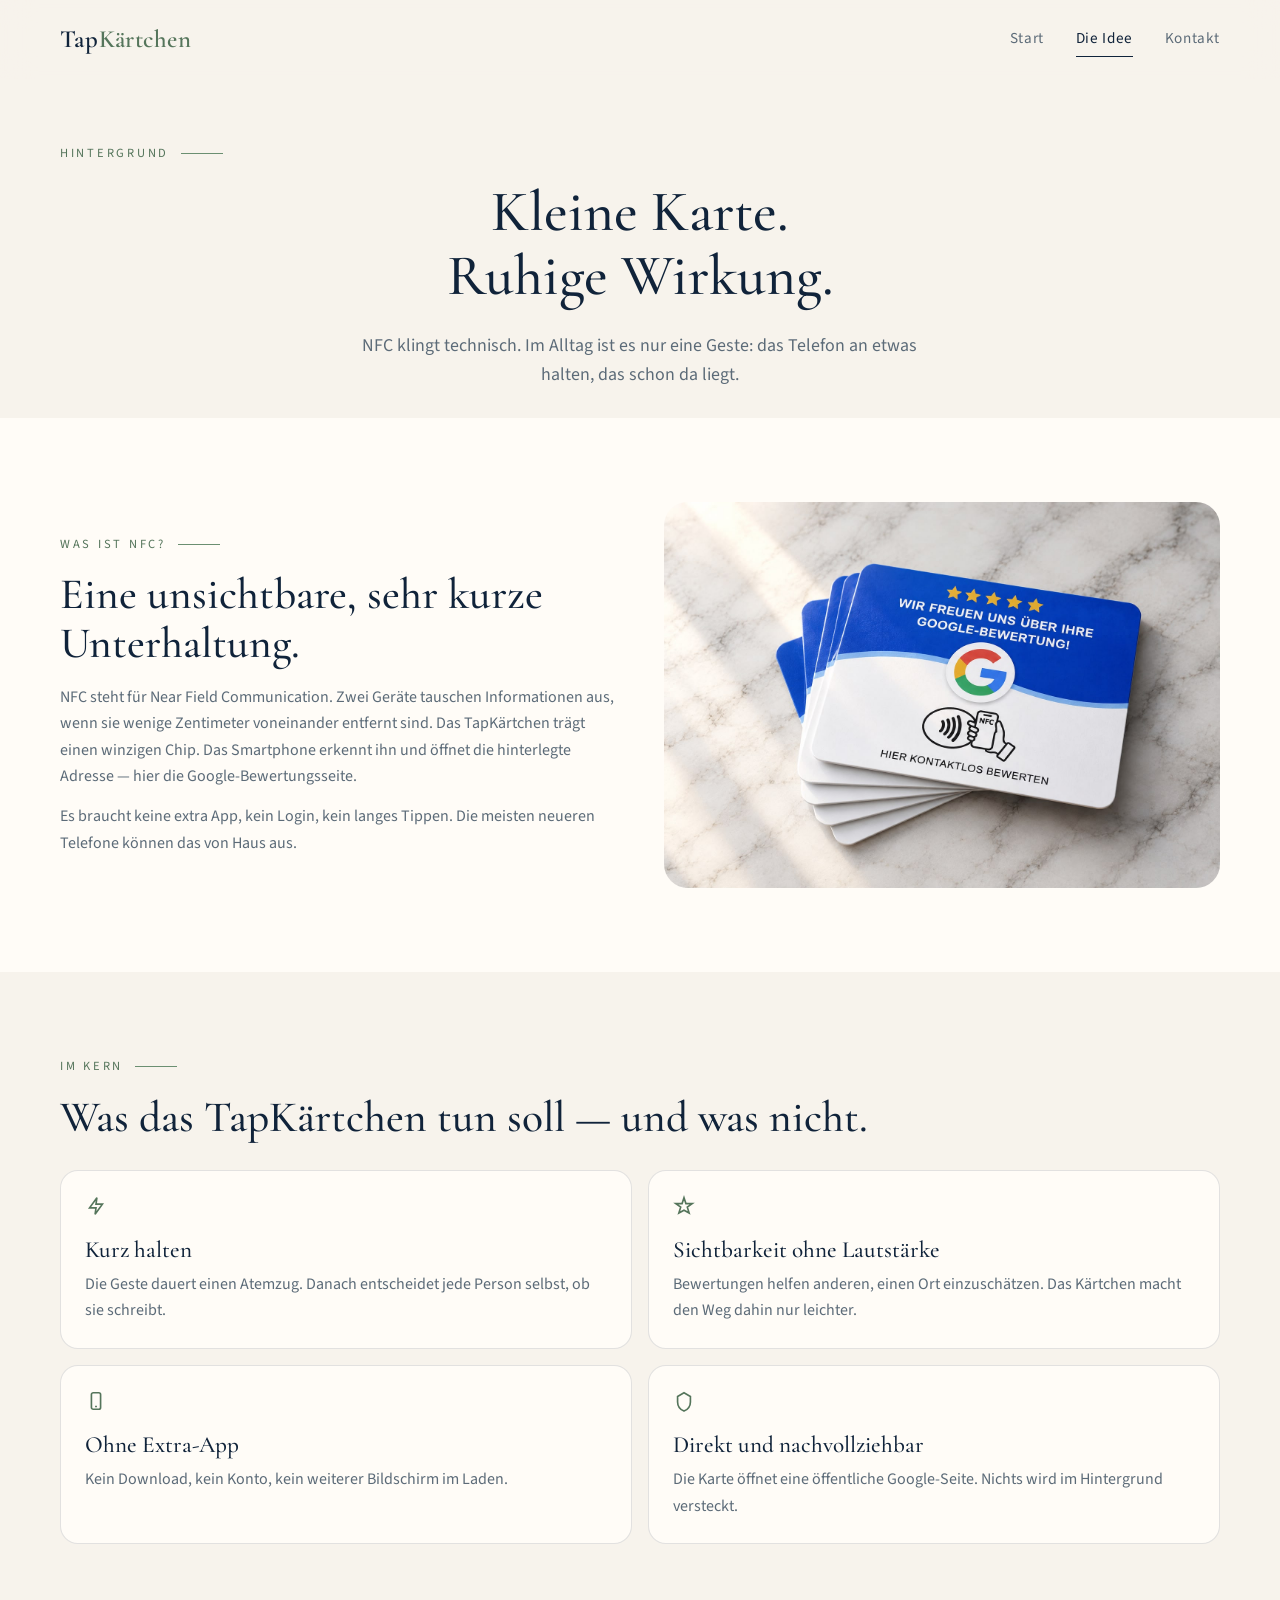
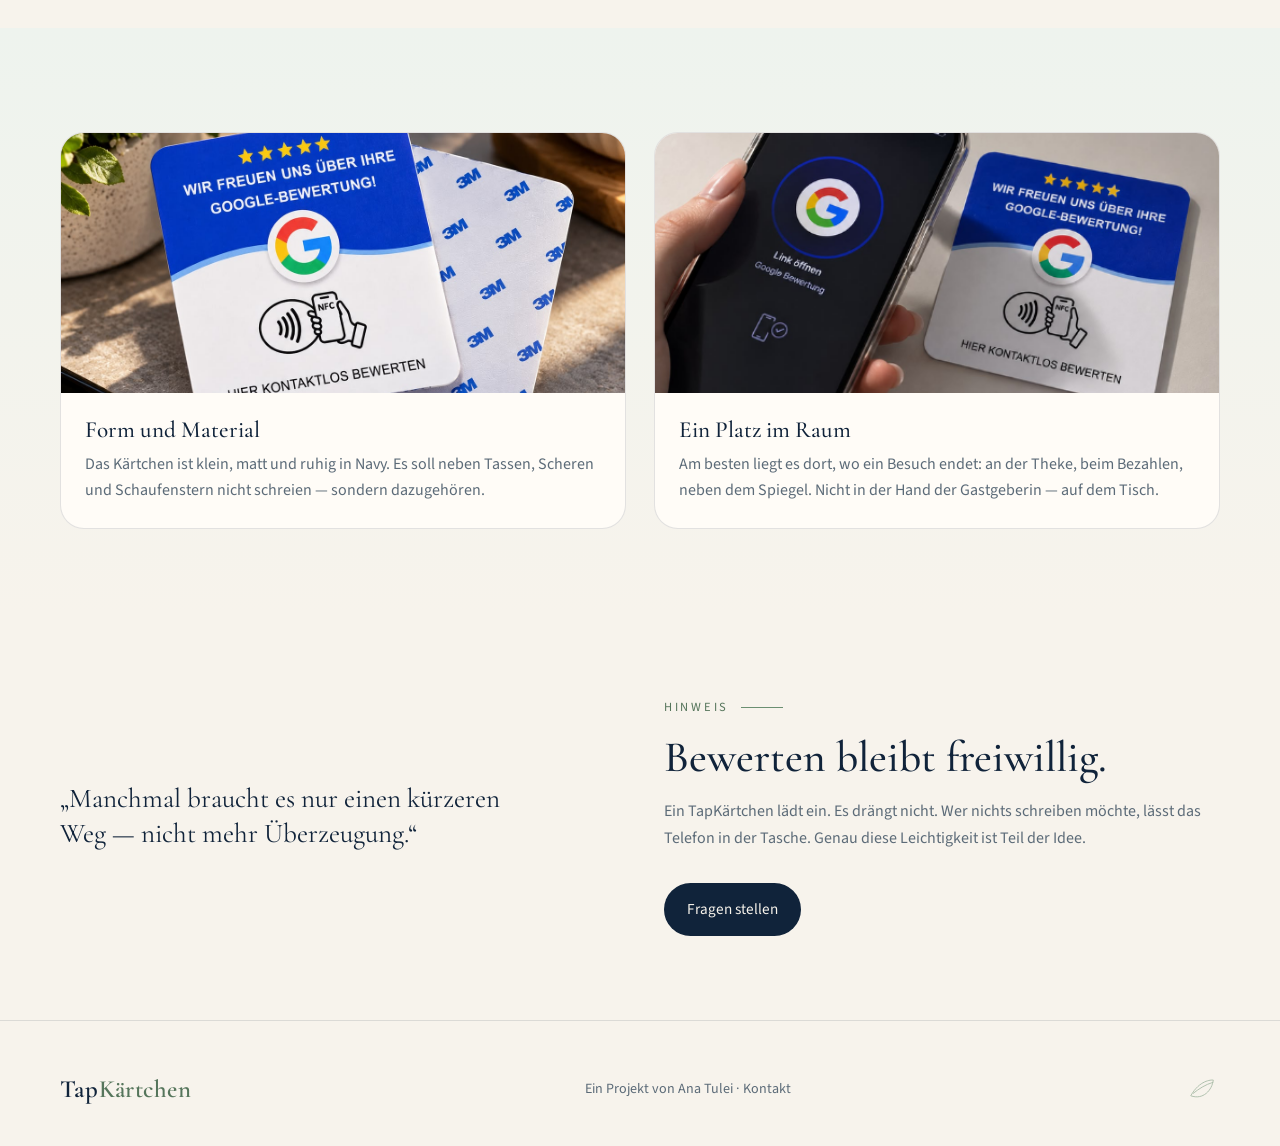
==== idee.html @ ffd8addf "Initial commit" ====
<!DOCTYPE html>
<html lang="de">
<head>
  <meta charset="UTF-8">
  <meta name="viewport" content="width=device-width, initial-scale=1.0">
  <title>Die Idee — TapKärtchen</title>
  <meta name="description" content="Was ein TapKärtchen ist, wie NFC arbeitet und warum ein kleiner Gegenstand den Alltag an der Theke leichter machen kann.">
  <link rel="icon" href="img/favicon.svg" type="image/svg+xml">
  <link rel="preconnect" href="https://fonts.googleapis.com">
  <link rel="preconnect" href="https://fonts.gstatic.com" crossorigin>
  <link href="https://fonts.googleapis.com/css2?family=Cormorant+Garamond:wght@500;600&family=Source+Sans+3:wght@400;500;600&display=swap" rel="stylesheet">
  <link rel="stylesheet" href="css/style.css">
</head>
<body>
  <header class="site-header">
    <div class="wrap nav">
      <a class="logo" href="index.html">Tap<span>Kärtchen</span></a>
      <button class="menu-btn" aria-label="Menü öffnen"><span></span></button>
      <ul class="nav-links">
        <li><a href="index.html">Start</a></li>
        <li><a class="active" href="idee.html">Die Idee</a></li>
        <li><a href="kontakt.html">Kontakt</a></li>
      </ul>
    </div>
  </header>

  <main>
    <section class="page-hero">
      <div class="wrap">
        <p class="eyebrow">Hintergrund</p>
        <h1>Kleine Karte.<br>Ruhige Wirkung.</h1>
        <p class="lead">NFC klingt technisch. Im Alltag ist es nur eine Geste: das Telefon an etwas halten, das schon da liegt.</p>
      </div>
    </section>

    <section class="section-soft">
      <div class="wrap grid-2">
        <div>
          <p class="eyebrow">Was ist NFC?</p>
          <h2>Eine unsichtbare, sehr kurze Unterhaltung.</h2>
          <p class="muted">NFC steht für Near Field Communication. Zwei Geräte tauschen Informationen aus, wenn sie wenige Zentimeter voneinander entfernt sind. Das TapKärtchen trägt einen winzigen Chip. Das Smartphone erkennt ihn und öffnet die hinterlegte Adresse — hier die Google-Bewertungsseite.</p>
          <p class="muted" style="margin-top:14px">Es braucht keine extra App, kein Login, kein langes Tippen. Die meisten neueren Telefone können das von Haus aus.</p>
        </div>
        <img src="img/cards-pair.jpg" alt="Zwei navyblaue NFC-Karten auf hellem Stein" style="border-radius:24px;height:100%;object-fit:cover;min-height:320px">
      </div>
    </section>

    <section>
      <div class="wrap">
        <p class="eyebrow">Im Kern</p>
        <h2>Was das TapKärtchen tun soll — und was nicht.</h2>
        <div class="benefits">
          <article class="benefit">
            <svg width="22" height="22" viewBox="0 0 24 24" fill="none" stroke="currentColor" stroke-width="1.8"><path d="M13 3L5 14h7l-1 7 8-11h-7l1-7Z"/></svg>
            <h3>Kurz halten</h3>
            <p class="muted">Die Geste dauert einen Atemzug. Danach entscheidet jede Person selbst, ob sie schreibt.</p>
          </article>
          <article class="benefit">
            <svg width="22" height="22" viewBox="0 0 24 24" fill="none" stroke="currentColor" stroke-width="1.8"><path d="M12 3l2.1 6.4H21l-5.4 3.9 2 6.4L12 16.6 6.4 19.7l2-6.4L3 9.4h6.9Z"/></svg>
            <h3>Sichtbarkeit ohne Lautstärke</h3>
            <p class="muted">Bewertungen helfen anderen, einen Ort einzuschätzen. Das Kärtchen macht den Weg dahin nur leichter.</p>
          </article>
          <article class="benefit">
            <svg width="22" height="22" viewBox="0 0 24 24" fill="none" stroke="currentColor" stroke-width="1.8"><rect x="7" y="3" width="10" height="18" rx="2"/><path d="M11 18h2"/></svg>
            <h3>Ohne Extra-App</h3>
            <p class="muted">Kein Download, kein Konto, kein weiterer Bildschirm im Laden.</p>
          </article>
          <article class="benefit">
            <svg width="22" height="22" viewBox="0 0 24 24" fill="none" stroke="currentColor" stroke-width="1.8"><path d="M12 3l7 4v6c0 5-3.4 8.4-7 10-3.6-1.6-7-5-7-10V7l7-4Z"/></svg>
            <h3>Direkt und nachvollziehbar</h3>
            <p class="muted">Die Karte öffnet eine öffentliche Google-Seite. Nichts wird im Hintergrund versteckt.</p>
          </article>
        </div>
      </div>
    </section>

    <section class="section-sage">
      <div class="wrap idea-block">
        <article class="idea-card">
          <img src="img/card-hero.jpg" alt="Einzelnes TapKärtchen mit Olivenzweig">
          <div class="pad">
            <h3>Form und Material</h3>
            <p class="muted">Das Kärtchen ist klein, matt und ruhig in Navy. Es soll neben Tassen, Scheren und Schaufenstern nicht schreien — sondern dazugehören.</p>
          </div>
        </article>
        <article class="idea-card">
          <img src="img/tap-moment.jpg" alt="Alltagsszene mit Smartphone und Karte">
          <div class="pad">
            <h3>Ein Platz im Raum</h3>
            <p class="muted">Am besten liegt es dort, wo ein Besuch endet: an der Theke, beim Bezahlen, neben dem Spiegel. Nicht in der Hand der Gastgeberin — auf dem Tisch.</p>
          </div>
        </article>
      </div>
    </section>

    <section>
      <div class="wrap grid-2">
        <p class="quote">„Manchmal braucht es nur einen kürzeren Weg — nicht mehr Überzeugung.“</p>
        <div>
          <p class="eyebrow">Hinweis</p>
          <h2>Bewerten bleibt freiwillig.</h2>
          <p class="muted">Ein TapKärtchen lädt ein. Es drängt nicht. Wer nichts schreiben möchte, lässt das Telefon in der Tasche. Genau diese Leichtigkeit ist Teil der Idee.</p>
          <div class="hero-actions">
            <a class="btn btn-navy" href="kontakt.html">Fragen stellen</a>
          </div>
        </div>
      </div>
    </section>
  </main>

  <footer class="site-footer">
    <div class="wrap footer-inner">
      <p class="logo">Tap<span>Kärtchen</span></p>
      <p class="tiny">Ein Projekt von Ana Tulei · <a href="kontakt.html">Kontakt</a></p>
      <svg class="leaf" width="36" height="36" viewBox="0 0 64 64" fill="none" stroke="#6B8F71" stroke-width="1.6">
        <path d="M12 44c16-28 36-28 40-28-2 18-18 36-40 28Z"/>
        <path d="M16 40c10-8 22-16 36-20"/>
      </svg>
    </div>
  </footer>
  <script src="js/main.js"></script>
</body>
</html>
---- css/style.css ----
:root {
  --navy: #10233a;
  --navy-soft: #1a3554;
  --ink: #1c2a38;
  --sage: #6b8f71;
  --sage-deep: #55755b;
  --cream: #f7f3ec;
  --sand: #efe7d8;
  --paper: #fffcf7;
  --mist: #e4ece6;
  --line: rgba(16, 35, 58, 0.12);
  --muted: #5c6b78;
  --radius: 22px;
  --shadow: 0 18px 50px rgba(16, 35, 58, 0.08);
  --max: 1160px;
}

* {
  box-sizing: border-box;
  margin: 0;
  padding: 0;
}

html {
  scroll-behavior: smooth;
}

body {
  font-family: "Source Sans 3", "Segoe UI", sans-serif;
  color: var(--ink);
  background: var(--cream);
  line-height: 1.65;
  min-height: 100vh;
}

img {
  max-width: 100%;
  display: block;
}

a {
  color: inherit;
  text-decoration: none;
}

.wrap {
  width: min(var(--max), calc(100% - 48px));
  margin: 0 auto;
}

/* Header */
.site-header {
  position: sticky;
  top: 0;
  z-index: 40;
  background: rgba(247, 243, 236, 0.86);
  backdrop-filter: blur(16px);
  border-bottom: 1px solid transparent;
}

.site-header.scrolled {
  border-bottom-color: var(--line);
}

.nav {
  display: flex;
  align-items: center;
  justify-content: space-between;
  height: 78px;
}

.logo {
  font-family: "Cormorant Garamond", Georgia, serif;
  font-size: 1.55rem;
  letter-spacing: 0.02em;
  color: var(--navy);
  font-weight: 600;
}

.logo span {
  color: var(--sage-deep);
}

.nav-links {
  display: flex;
  gap: 32px;
  list-style: none;
  font-size: 0.95rem;
  letter-spacing: 0.04em;
}

.nav-links a {
  color: var(--muted);
  position: relative;
}

.nav-links a:hover,
.nav-links a.active {
  color: var(--navy);
}

.nav-links a.active::after {
  content: "";
  position: absolute;
  left: 0;
  right: 0;
  bottom: -8px;
  height: 1px;
  background: var(--navy);
}

.menu-btn {
  display: none;
  background: none;
  border: 0;
  cursor: pointer;
  width: 42px;
  height: 42px;
}

.menu-btn span,
.menu-btn span::before,
.menu-btn span::after {
  display: block;
  width: 20px;
  height: 1.5px;
  background: var(--navy);
  position: relative;
}

.menu-btn span::before,
.menu-btn span::after {
  content: "";
  position: absolute;
  left: 0;
}

.menu-btn span::before { top: -6px; }
.menu-btn span::after { top: 6px; }

/* Hero */
.hero {
  padding: 36px 0 72px;
}

.hero-grid {
  display: grid;
  grid-template-columns: 1.05fr 0.95fr;
  gap: 48px;
  align-items: center;
}

.eyebrow {
  font-size: 0.78rem;
  letter-spacing: 0.22em;
  text-transform: uppercase;
  color: var(--sage-deep);
  margin-bottom: 16px;
  display: flex;
  align-items: center;
  gap: 12px;
}

.eyebrow::after {
  content: "";
  width: 42px;
  height: 1px;
  background: var(--sage);
}

h1, h2, h3 {
  font-family: "Cormorant Garamond", Georgia, serif;
  color: var(--navy);
  font-weight: 500;
  line-height: 1.12;
}

h1 {
  font-size: clamp(2.6rem, 5vw, 4.4rem);
  margin-bottom: 22px;
}

h2 {
  font-size: clamp(2rem, 3.4vw, 2.8rem);
  margin-bottom: 16px;
}

h3 {
  font-size: 1.45rem;
  margin-bottom: 8px;
}

.lead {
  font-size: 1.12rem;
  color: var(--muted);
  max-width: 34em;
}

.hero-actions {
  display: flex;
  gap: 14px;
  margin-top: 32px;
  flex-wrap: wrap;
}

.btn {
  display: inline-flex;
  align-items: center;
  justify-content: center;
  gap: 8px;
  padding: 13px 22px;
  border-radius: 999px;
  font-size: 0.95rem;
  border: 1px solid transparent;
  cursor: pointer;
  transition: 0.2s ease;
}

.btn-navy {
  background: var(--navy);
  color: #f8f4ec;
}

.btn-navy:hover {
  background: var(--navy-soft);
}

.btn-ghost {
  background: transparent;
  border-color: var(--line);
  color: var(--navy);
}

.btn-ghost:hover {
  background: var(--sand);
}

.hero-visual {
  position: relative;
}

.hero-visual img {
  width: 100%;
  height: 520px;
  object-fit: cover;
  border-radius: 28px;
  box-shadow: var(--shadow);
}

.float-note {
  position: absolute;
  left: -18px;
  bottom: 28px;
  background: var(--paper);
  padding: 16px 18px;
  border-radius: 16px;
  box-shadow: var(--shadow);
  max-width: 210px;
  font-size: 0.9rem;
}

.float-note strong {
  display: block;
  font-family: "Cormorant Garamond", serif;
  font-size: 1.2rem;
  color: var(--navy);
}

/* Sections */
section {
  padding: 84px 0;
}

.section-soft {
  background: var(--paper);
}

.section-sage {
  background: linear-gradient(180deg, #eef3ee 0%, var(--cream) 100%);
}

.grid-2 {
  display: grid;
  grid-template-columns: 1fr 1fr;
  gap: 48px;
  align-items: center;
}

.muted {
  color: var(--muted);
}

.stat-card {
  background: var(--mist);
  border-radius: var(--radius);
  padding: 28px;
  display: grid;
  gap: 18px;
}

.stat {
  display: flex;
  gap: 14px;
  align-items: flex-start;
}

.stat-icon {
  width: 36px;
  height: 36px;
  border-radius: 50%;
  background: var(--paper);
  display: grid;
  place-items: center;
  color: var(--navy);
  flex-shrink: 0;
}

.stat b {
  display: block;
  font-family: "Cormorant Garamond", serif;
  font-size: 1.6rem;
  color: var(--navy);
  line-height: 1;
}

.stat span {
  font-size: 0.88rem;
  color: var(--muted);
}

/* Steps */
.steps {
  display: grid;
  grid-template-columns: repeat(3, 1fr);
  gap: 22px;
  margin-top: 36px;
}

.step {
  background: var(--paper);
  border: 1px solid var(--line);
  border-radius: var(--radius);
  padding: 28px 24px;
}

.step-num {
  width: 36px;
  height: 36px;
  border-radius: 50%;
  background: var(--navy);
  color: #f8f4ec;
  display: grid;
  place-items: center;
  font-size: 0.9rem;
  margin-bottom: 18px;
}

/* Audience */
.pills {
  display: flex;
  flex-wrap: wrap;
  gap: 10px;
  margin-top: 24px;
}

.pill {
  display: inline-flex;
  align-items: center;
  gap: 8px;
  background: var(--paper);
  border: 1px solid var(--line);
  padding: 10px 14px;
  border-radius: 999px;
  font-size: 0.92rem;
}

.pill svg {
  color: var(--sage-deep);
}

/* Benefits */
.benefits {
  display: grid;
  grid-template-columns: 1fr 1fr;
  gap: 16px;
  margin-top: 28px;
}

.benefit {
  background: var(--paper);
  border-radius: 18px;
  padding: 24px;
  border: 1px solid var(--line);
}

.benefit svg {
  color: var(--sage-deep);
  margin-bottom: 12px;
}

/* Gallery */
.gallery {
  display: grid;
  grid-template-columns: 1.2fr 0.8fr;
  gap: 16px;
}

.gallery img {
  width: 100%;
  height: 100%;
  object-fit: cover;
  border-radius: 24px;
  min-height: 280px;
}

.gallery-copy {
  background: var(--navy);
  color: #e8efe9;
  border-radius: 24px;
  padding: 36px 32px;
  display: flex;
  flex-direction: column;
  justify-content: flex-end;
}

.gallery-copy h3 {
  color: #f7f3ec;
}

.gallery-copy p {
  color: rgba(247, 243, 236, 0.78);
}

/* Contact */
.contact-grid {
  display: grid;
  grid-template-columns: 0.85fr 1.15fr;
  gap: 40px;
}

.contact-card, .form-card {
  background: var(--paper);
  border-radius: 24px;
  padding: 32px;
  border: 1px solid var(--line);
}

.contact-list {
  list-style: none;
  margin-top: 24px;
  display: grid;
  gap: 16px;
}

.contact-list li {
  display: flex;
  gap: 12px;
  align-items: flex-start;
}

.form {
  display: grid;
  gap: 14px;
}

label {
  font-size: 0.82rem;
  letter-spacing: 0.04em;
  color: var(--muted);
}

input, textarea {
  width: 100%;
  border: 1px solid var(--line);
  background: #fff;
  border-radius: 12px;
  padding: 13px 14px;
  font: inherit;
  color: var(--ink);
}

textarea {
  min-height: 140px;
  resize: vertical;
}

input:focus, textarea:focus {
  outline: 2px solid rgba(107, 143, 113, 0.35);
  border-color: var(--sage);
}

.form-note {
  display: none;
  background: var(--mist);
  color: var(--navy);
  padding: 14px;
  border-radius: 12px;
}

.form-note.show {
  display: block;
}

/* Footer */
.site-footer {
  padding: 48px 0 36px;
  border-top: 1px solid var(--line);
}

.footer-inner {
  display: flex;
  justify-content: space-between;
  align-items: center;
  gap: 20px;
  flex-wrap: wrap;
}

.leaf {
  opacity: 0.55;
}

.tiny {
  font-size: 0.88rem;
  color: var(--muted);
}

/* Page hero compact */
.page-hero {
  padding: 64px 0 28px;
  text-align: center;
}

.page-hero h1 {
  font-size: clamp(2.4rem, 5vw, 3.6rem);
}

.page-hero .lead {
  margin: 0 auto;
}

.idea-block {
  display: grid;
  grid-template-columns: 1fr 1fr;
  gap: 28px;
  margin-top: 20px;
}

.idea-card {
  background: var(--paper);
  border-radius: 24px;
  overflow: hidden;
  border: 1px solid var(--line);
}

.idea-card img {
  height: 260px;
  width: 100%;
  object-fit: cover;
}

.idea-card .pad {
  padding: 24px;
}

.quote {
  font-family: "Cormorant Garamond", serif;
  font-size: 1.7rem;
  color: var(--navy);
  line-height: 1.3;
  max-width: 18em;
}

@media (max-width: 900px) {
  .hero-grid,
  .grid-2,
  .contact-grid,
  .idea-block,
  .gallery {
    grid-template-columns: 1fr;
  }

  .hero-visual img {
    height: 360px;
  }

  .float-note {
    left: 16px;
  }

  .steps,
  .benefits {
    grid-template-columns: 1fr;
  }

  .menu-btn {
    display: grid;
    place-items: center;
  }

  .nav-links {
    display: none;
    position: absolute;
    top: 78px;
    left: 0;
    right: 0;
    background: var(--cream);
    flex-direction: column;
    padding: 16px 24px 24px;
    gap: 16px;
    border-bottom: 1px solid var(--line);
  }

  .nav-links.open {
    display: flex;
  }
}

@media (max-width: 600px) {
  .wrap {
    width: min(var(--max), calc(100% - 28px));
  }

  section {
    padding: 64px 0;
  }
}
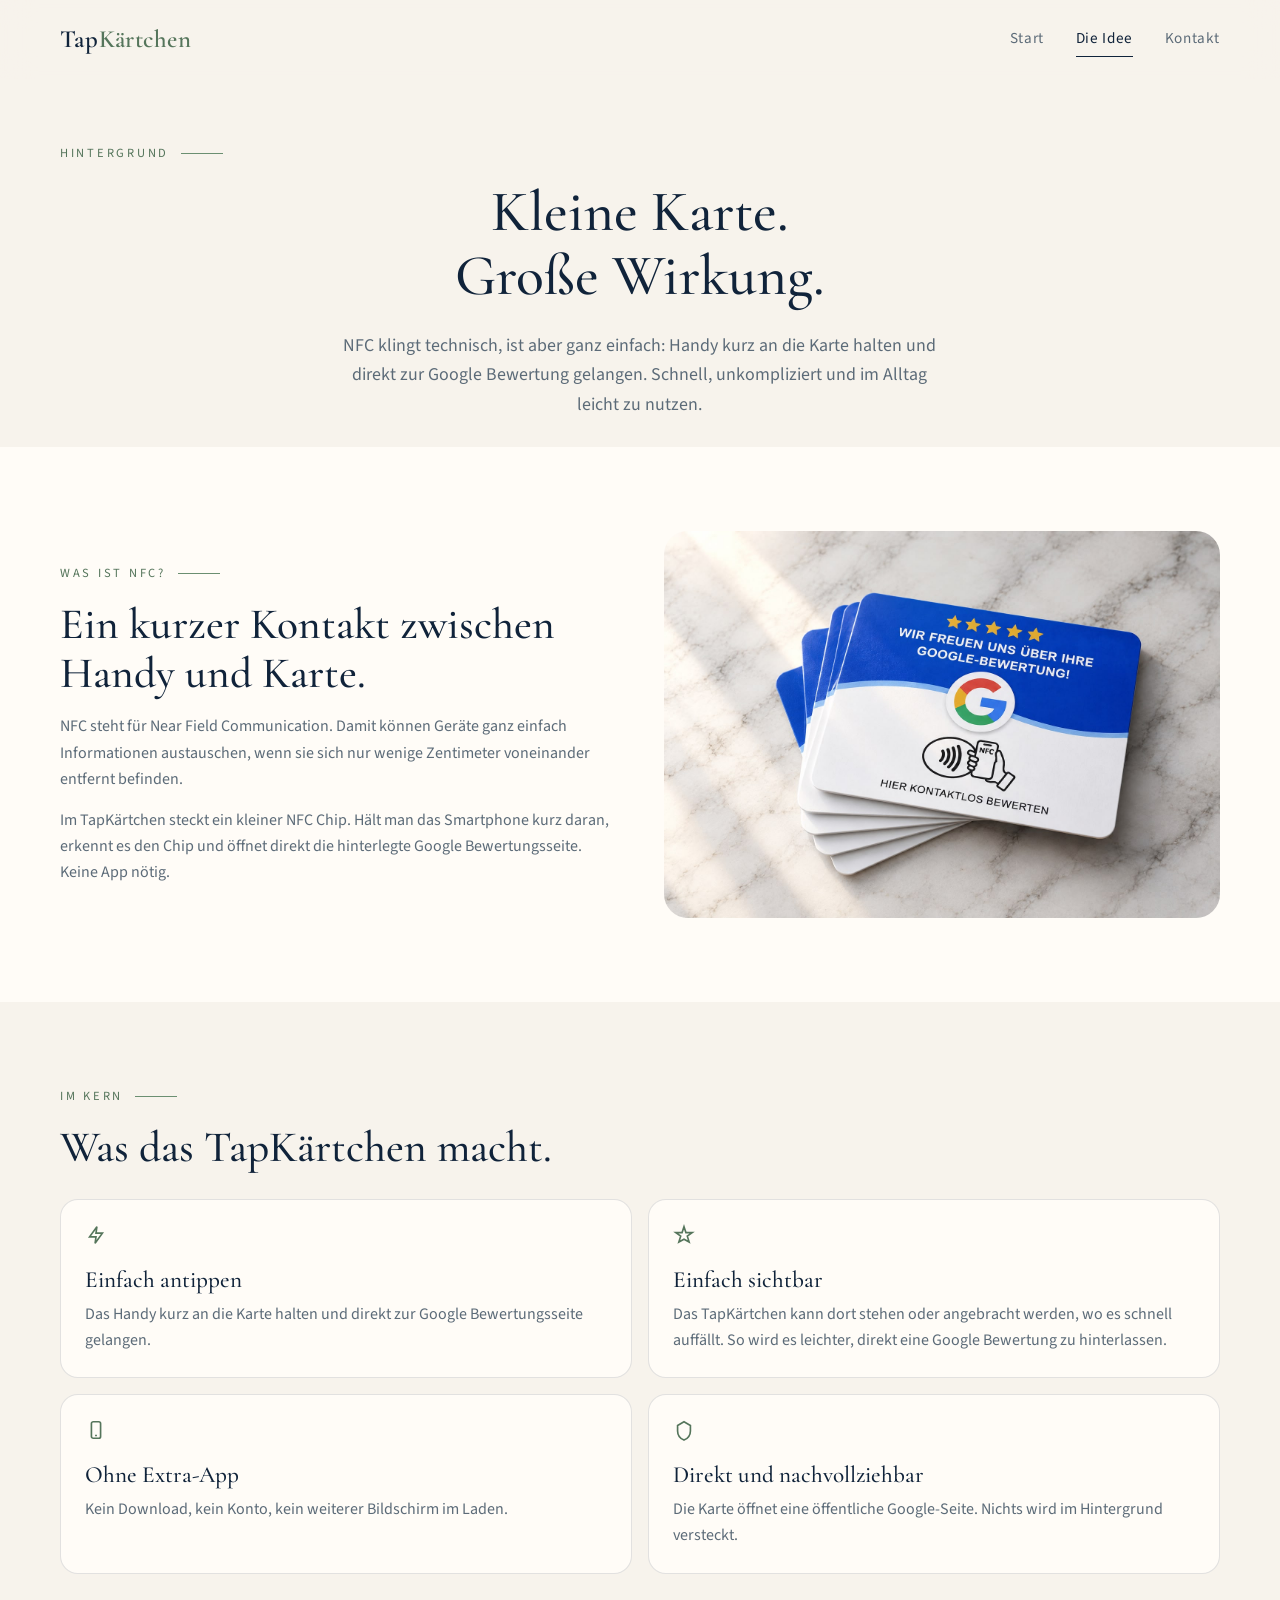
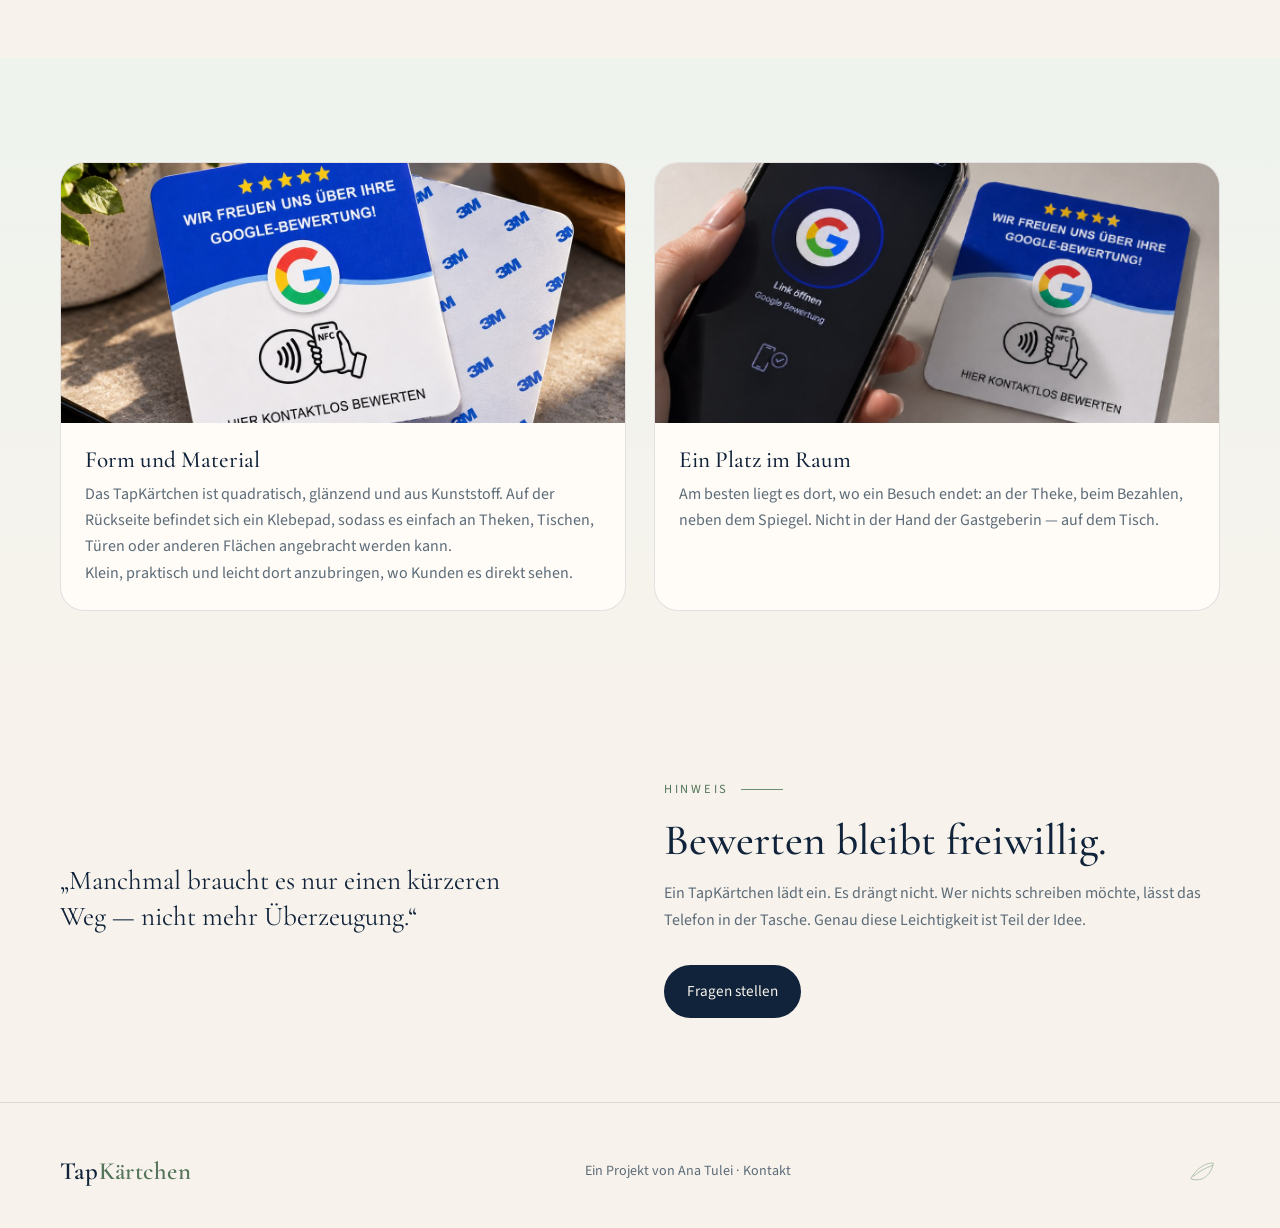
==== commit 572c709b: "Update website" ====
--- a/idee.html
+++ b/idee.html
@@ -28,8 +28,8 @@
     <section class="page-hero">
       <div class="wrap">
         <p class="eyebrow">Hintergrund</p>
-        <h1>Kleine Karte.<br>Ruhige Wirkung.</h1>
-        <p class="lead">NFC klingt technisch. Im Alltag ist es nur eine Geste: das Telefon an etwas halten, das schon da liegt.</p>
+        <h1>Kleine Karte.<br>Große Wirkung.</h1>
+        <p class="lead">NFC klingt technisch, ist aber ganz einfach: Handy kurz an die Karte halten und direkt zur Google Bewertung gelangen. Schnell, unkompliziert und im Alltag leicht zu nutzen.</p>
       </div>
     </section>
 
@@ -37,9 +37,9 @@
       <div class="wrap grid-2">
         <div>
           <p class="eyebrow">Was ist NFC?</p>
-          <h2>Eine unsichtbare, sehr kurze Unterhaltung.</h2>
-          <p class="muted">NFC steht für Near Field Communication. Zwei Geräte tauschen Informationen aus, wenn sie wenige Zentimeter voneinander entfernt sind. Das TapKärtchen trägt einen winzigen Chip. Das Smartphone erkennt ihn und öffnet die hinterlegte Adresse — hier die Google-Bewertungsseite.</p>
-          <p class="muted" style="margin-top:14px">Es braucht keine extra App, kein Login, kein langes Tippen. Die meisten neueren Telefone können das von Haus aus.</p>
+          <h2>Ein kurzer Kontakt zwischen Handy und Karte.</h2>
+          <p class="muted">NFC steht für Near Field Communication. Damit können Geräte ganz einfach Informationen austauschen, wenn sie sich nur wenige Zentimeter voneinander entfernt befinden.</p>
+          <p class="muted" style="margin-top:14px">Im TapKärtchen steckt ein kleiner NFC Chip. Hält man das Smartphone kurz daran, erkennt es den Chip und öffnet direkt die hinterlegte Google Bewertungsseite.<br>Keine App nötig.</p>
         </div>
         <img src="img/cards-pair.jpg" alt="Zwei navyblaue NFC-Karten auf hellem Stein" style="border-radius:24px;height:100%;object-fit:cover;min-height:320px">
       </div>
@@ -48,17 +48,17 @@
     <section>
       <div class="wrap">
         <p class="eyebrow">Im Kern</p>
-        <h2>Was das TapKärtchen tun soll — und was nicht.</h2>
+        <h2>Was das TapKärtchen macht.</h2>
         <div class="benefits">
           <article class="benefit">
             <svg width="22" height="22" viewBox="0 0 24 24" fill="none" stroke="currentColor" stroke-width="1.8"><path d="M13 3L5 14h7l-1 7 8-11h-7l1-7Z"/></svg>
-            <h3>Kurz halten</h3>
-            <p class="muted">Die Geste dauert einen Atemzug. Danach entscheidet jede Person selbst, ob sie schreibt.</p>
+            <h3>Einfach antippen</h3>
+            <p class="muted">Das Handy kurz an die Karte halten und direkt zur Google Bewertungsseite gelangen.</p>
           </article>
           <article class="benefit">
             <svg width="22" height="22" viewBox="0 0 24 24" fill="none" stroke="currentColor" stroke-width="1.8"><path d="M12 3l2.1 6.4H21l-5.4 3.9 2 6.4L12 16.6 6.4 19.7l2-6.4L3 9.4h6.9Z"/></svg>
-            <h3>Sichtbarkeit ohne Lautstärke</h3>
-            <p class="muted">Bewertungen helfen anderen, einen Ort einzuschätzen. Das Kärtchen macht den Weg dahin nur leichter.</p>
+            <h3>Einfach sichtbar</h3>
+            <p class="muted">Das TapKärtchen kann dort stehen oder angebracht werden, wo es schnell auffällt. So wird es leichter, direkt eine Google Bewertung zu hinterlassen.</p>
           </article>
           <article class="benefit">
             <svg width="22" height="22" viewBox="0 0 24 24" fill="none" stroke="currentColor" stroke-width="1.8"><rect x="7" y="3" width="10" height="18" rx="2"/><path d="M11 18h2"/></svg>
@@ -80,7 +80,7 @@
           <img src="img/card-hero.jpg" alt="Einzelnes TapKärtchen mit Olivenzweig">
           <div class="pad">
             <h3>Form und Material</h3>
-            <p class="muted">Das Kärtchen ist klein, matt und ruhig in Navy. Es soll neben Tassen, Scheren und Schaufenstern nicht schreien — sondern dazugehören.</p>
+            <p class="muted">Das TapKärtchen ist quadratisch, glänzend und aus Kunststoff. Auf der Rückseite befindet sich ein Klebepad, sodass es einfach an Theken, Tischen, Türen oder anderen Flächen angebracht werden kann.<br>Klein, praktisch und leicht dort anzubringen, wo Kunden es direkt sehen.</p>
           </div>
         </article>
         <article class="idea-card">
--- a/css/style.css
+++ b/css/style.css
@@ -43,6 +43,11 @@
   text-decoration: none;
 }
 
+h1 .small {
+  font-size: 52px;
+  line-height: 1.1;
+}
+
 .wrap {
   width: min(var(--max), calc(100% - 48px));
   margin: 0 auto;
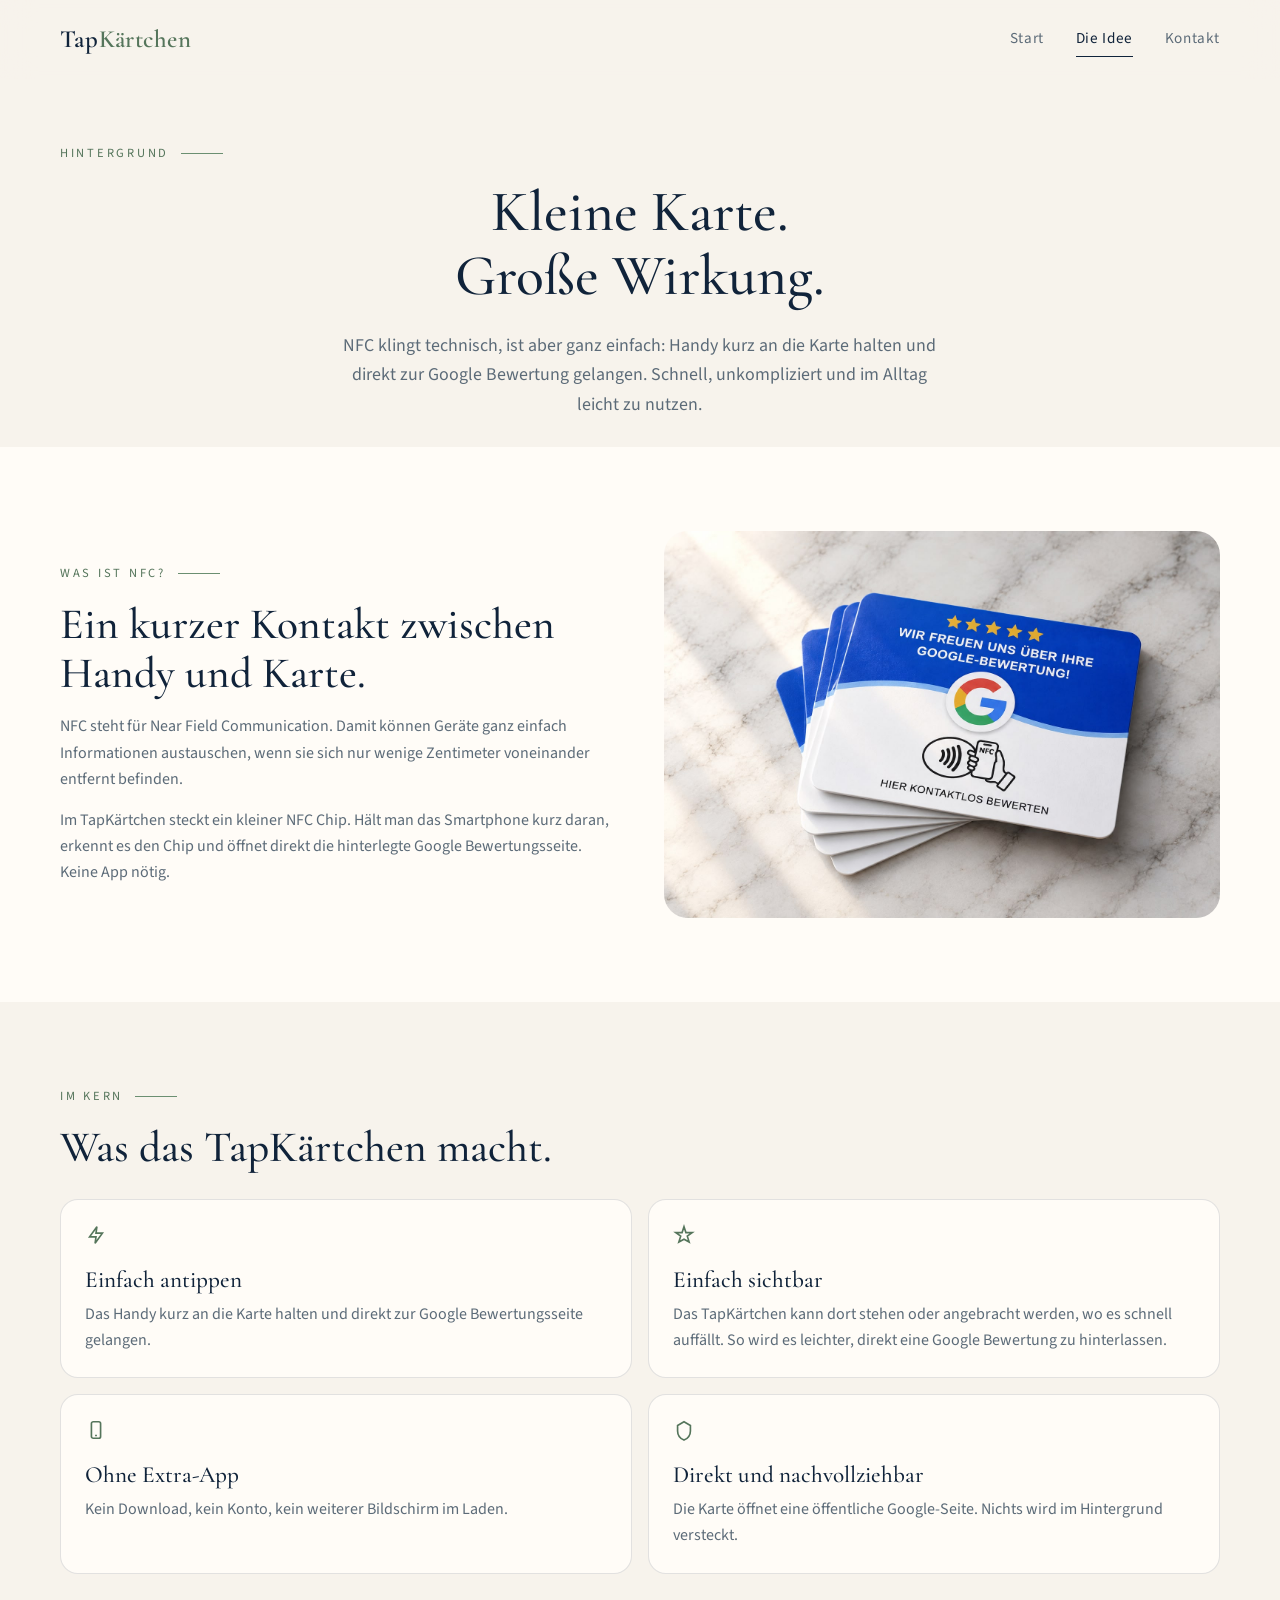
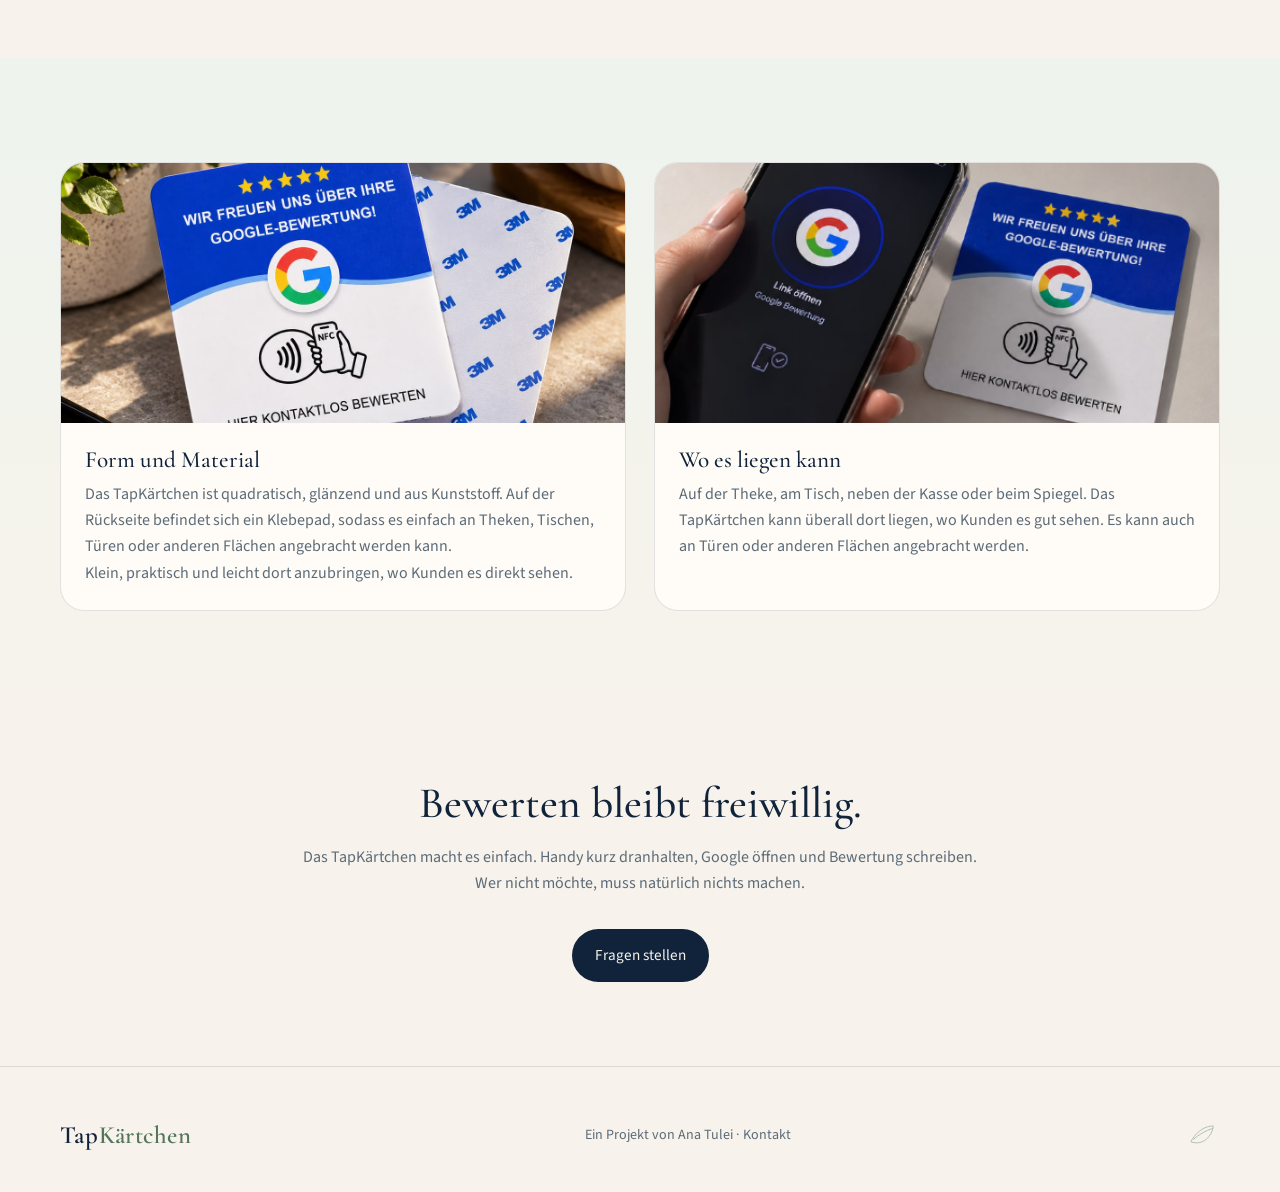
==== commit 3a2612a4: "Update website" ====
--- a/idee.html
+++ b/idee.html
@@ -86,26 +86,26 @@
         <article class="idea-card">
           <img src="img/tap-moment.jpg" alt="Alltagsszene mit Smartphone und Karte">
           <div class="pad">
-            <h3>Ein Platz im Raum</h3>
-            <p class="muted">Am besten liegt es dort, wo ein Besuch endet: an der Theke, beim Bezahlen, neben dem Spiegel. Nicht in der Hand der Gastgeberin — auf dem Tisch.</p>
+            <h3>Wo es liegen kann</h3>
+            <p class="muted">Auf der Theke, am Tisch, neben der Kasse oder beim Spiegel. Das TapKärtchen kann überall dort liegen, wo Kunden es gut sehen. Es kann auch an Türen oder anderen Flächen angebracht werden.</p>
           </div>
         </article>
       </div>
     </section>
 
-    <section>
-      <div class="wrap grid-2">
-        <p class="quote">„Manchmal braucht es nur einen kürzeren Weg — nicht mehr Überzeugung.“</p>
-        <div>
-          <p class="eyebrow">Hinweis</p>
-          <h2>Bewerten bleibt freiwillig.</h2>
-          <p class="muted">Ein TapKärtchen lädt ein. Es drängt nicht. Wer nichts schreiben möchte, lässt das Telefon in der Tasche. Genau diese Leichtigkeit ist Teil der Idee.</p>
-          <div class="hero-actions">
-            <a class="btn btn-navy" href="kontakt.html">Fragen stellen</a>
-          </div>
-        </div>
-      </div>
-    </section>
+	<section>
+	  <div class="wrap center-content">
+		<div>
+		  <h2>Bewerten bleibt freiwillig.</h2>
+		  <p class="muted">
+			Das TapKärtchen macht es einfach. Handy kurz dranhalten, Google öffnen und Bewertung schreiben. Wer nicht möchte, muss natürlich nichts machen.
+		  </p>
+		  <div class="hero-actions">
+			<a class="btn btn-navy" href="kontakt.html">Fragen stellen</a>
+		  </div>
+		</div>
+	  </div>
+	</section>
   </main>
 
   <footer class="site-footer">
--- a/css/style.css
+++ b/css/style.css
@@ -43,6 +43,20 @@
   text-decoration: none;
 }
 
+.center-content {
+  display: flex;
+  justify-content: center;
+  text-align: center;
+}
+
+.center-content > div {
+  max-width: 700px;
+}
+
+.center-content .hero-actions {
+  justify-content: center;
+}
+
 h1 .small {
   font-size: 52px;
   line-height: 1.1;
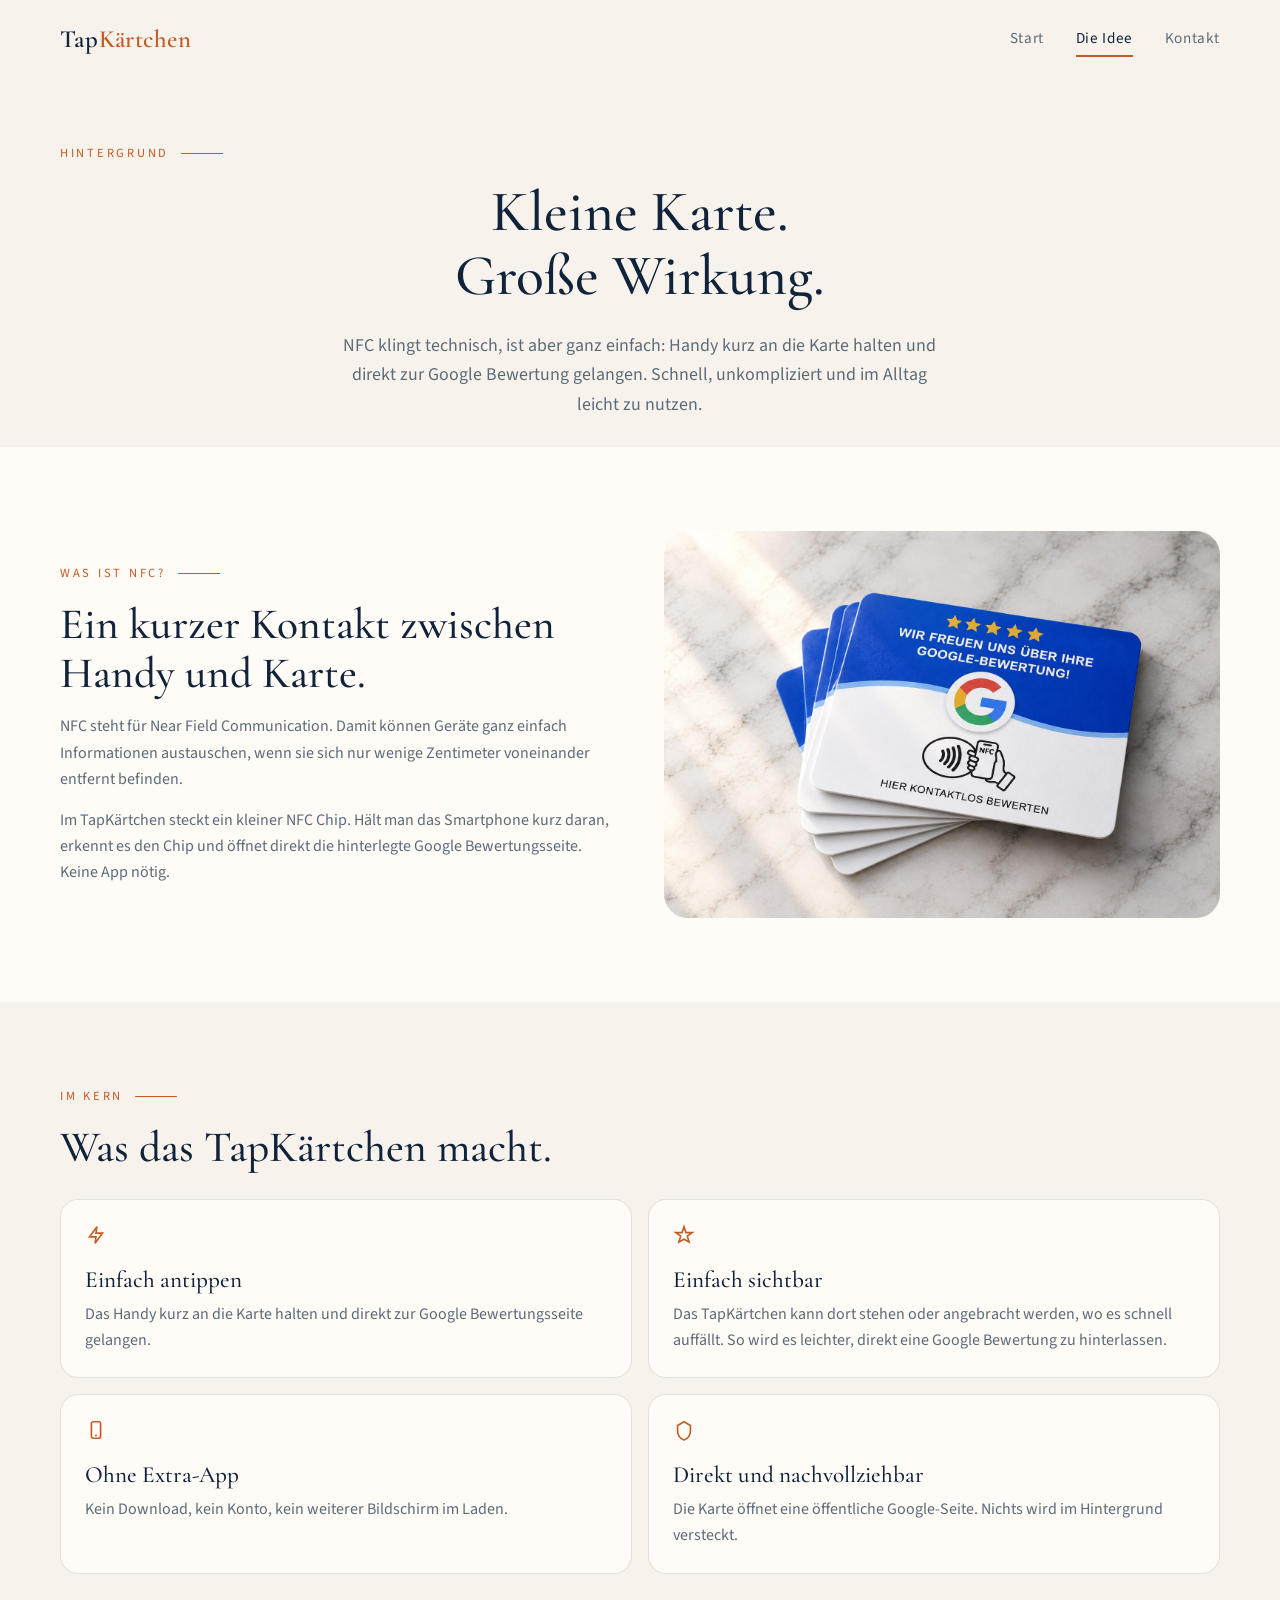
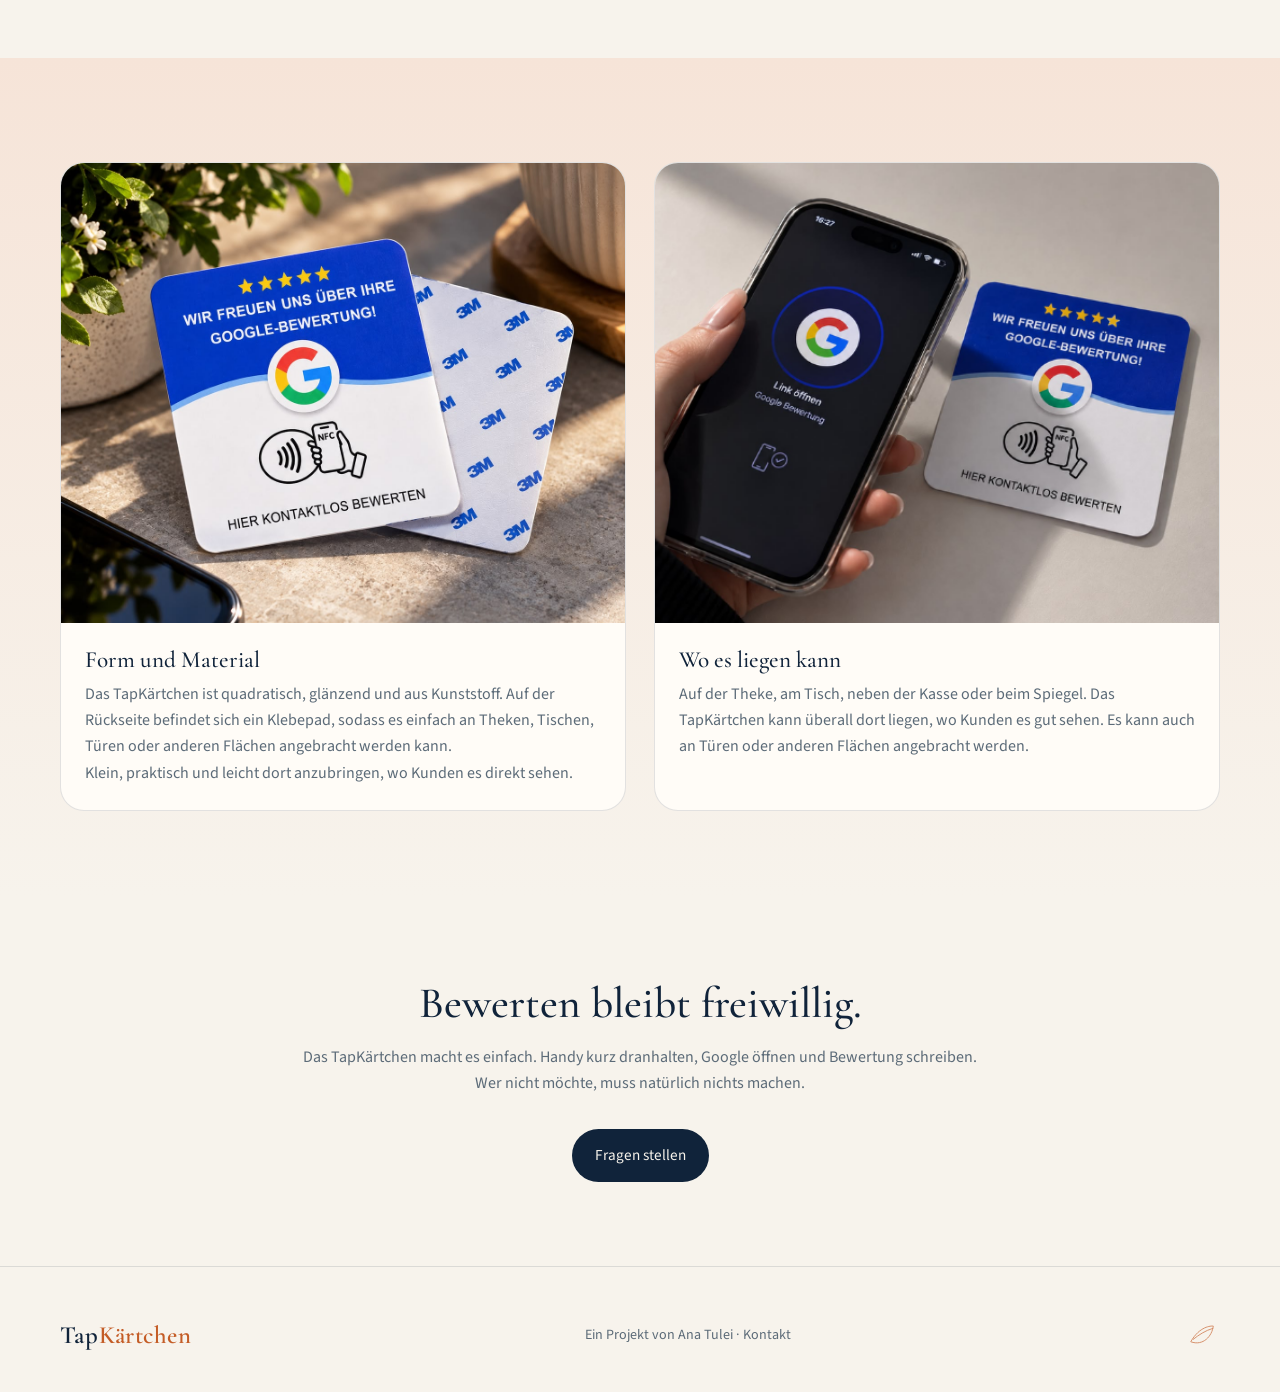
==== commit 5451225a: "Update website" ====
--- a/idee.html
+++ b/idee.html
@@ -2,122 +2,11 @@
 <html lang="de">
 <head>
   <meta charset="UTF-8">
-  <meta name="viewport" content="width=device-width, initial-scale=1.0">
+  <meta http-equiv="refresh" content="0; url=index.html#idee">
   <title>Die Idee — TapKärtchen</title>
-  <meta name="description" content="Was ein TapKärtchen ist, wie NFC arbeitet und warum ein kleiner Gegenstand den Alltag an der Theke leichter machen kann.">
-  <link rel="icon" href="img/favicon.svg" type="image/svg+xml">
-  <link rel="preconnect" href="https://fonts.googleapis.com">
-  <link rel="preconnect" href="https://fonts.gstatic.com" crossorigin>
-  <link href="https://fonts.googleapis.com/css2?family=Cormorant+Garamond:wght@500;600&family=Source+Sans+3:wght@400;500;600&display=swap" rel="stylesheet">
-  <link rel="stylesheet" href="css/style.css">
+  <script>location.replace("index.html#idee");</script>
 </head>
 <body>
-  <header class="site-header">
-    <div class="wrap nav">
-      <a class="logo" href="index.html">Tap<span>Kärtchen</span></a>
-      <button class="menu-btn" aria-label="Menü öffnen"><span></span></button>
-      <ul class="nav-links">
-        <li><a href="index.html">Start</a></li>
-        <li><a class="active" href="idee.html">Die Idee</a></li>
-        <li><a href="kontakt.html">Kontakt</a></li>
-      </ul>
-    </div>
-  </header>
-
-  <main>
-    <section class="page-hero">
-      <div class="wrap">
-        <p class="eyebrow">Hintergrund</p>
-        <h1>Kleine Karte.<br>Große Wirkung.</h1>
-        <p class="lead">NFC klingt technisch, ist aber ganz einfach: Handy kurz an die Karte halten und direkt zur Google Bewertung gelangen. Schnell, unkompliziert und im Alltag leicht zu nutzen.</p>
-      </div>
-    </section>
-
-    <section class="section-soft">
-      <div class="wrap grid-2">
-        <div>
-          <p class="eyebrow">Was ist NFC?</p>
-          <h2>Ein kurzer Kontakt zwischen Handy und Karte.</h2>
-          <p class="muted">NFC steht für Near Field Communication. Damit können Geräte ganz einfach Informationen austauschen, wenn sie sich nur wenige Zentimeter voneinander entfernt befinden.</p>
-          <p class="muted" style="margin-top:14px">Im TapKärtchen steckt ein kleiner NFC Chip. Hält man das Smartphone kurz daran, erkennt es den Chip und öffnet direkt die hinterlegte Google Bewertungsseite.<br>Keine App nötig.</p>
-        </div>
-        <img src="img/cards-pair.jpg" alt="Zwei navyblaue NFC-Karten auf hellem Stein" style="border-radius:24px;height:100%;object-fit:cover;min-height:320px">
-      </div>
-    </section>
-
-    <section>
-      <div class="wrap">
-        <p class="eyebrow">Im Kern</p>
-        <h2>Was das TapKärtchen macht.</h2>
-        <div class="benefits">
-          <article class="benefit">
-            <svg width="22" height="22" viewBox="0 0 24 24" fill="none" stroke="currentColor" stroke-width="1.8"><path d="M13 3L5 14h7l-1 7 8-11h-7l1-7Z"/></svg>
-            <h3>Einfach antippen</h3>
-            <p class="muted">Das Handy kurz an die Karte halten und direkt zur Google Bewertungsseite gelangen.</p>
-          </article>
-          <article class="benefit">
-            <svg width="22" height="22" viewBox="0 0 24 24" fill="none" stroke="currentColor" stroke-width="1.8"><path d="M12 3l2.1 6.4H21l-5.4 3.9 2 6.4L12 16.6 6.4 19.7l2-6.4L3 9.4h6.9Z"/></svg>
-            <h3>Einfach sichtbar</h3>
-            <p class="muted">Das TapKärtchen kann dort stehen oder angebracht werden, wo es schnell auffällt. So wird es leichter, direkt eine Google Bewertung zu hinterlassen.</p>
-          </article>
-          <article class="benefit">
-            <svg width="22" height="22" viewBox="0 0 24 24" fill="none" stroke="currentColor" stroke-width="1.8"><rect x="7" y="3" width="10" height="18" rx="2"/><path d="M11 18h2"/></svg>
-            <h3>Ohne Extra-App</h3>
-            <p class="muted">Kein Download, kein Konto, kein weiterer Bildschirm im Laden.</p>
-          </article>
-          <article class="benefit">
-            <svg width="22" height="22" viewBox="0 0 24 24" fill="none" stroke="currentColor" stroke-width="1.8"><path d="M12 3l7 4v6c0 5-3.4 8.4-7 10-3.6-1.6-7-5-7-10V7l7-4Z"/></svg>
-            <h3>Direkt und nachvollziehbar</h3>
-            <p class="muted">Die Karte öffnet eine öffentliche Google-Seite. Nichts wird im Hintergrund versteckt.</p>
-          </article>
-        </div>
-      </div>
-    </section>
-
-    <section class="section-sage">
-      <div class="wrap idea-block">
-        <article class="idea-card">
-          <img src="img/card-hero.jpg" alt="Einzelnes TapKärtchen mit Olivenzweig">
-          <div class="pad">
-            <h3>Form und Material</h3>
-            <p class="muted">Das TapKärtchen ist quadratisch, glänzend und aus Kunststoff. Auf der Rückseite befindet sich ein Klebepad, sodass es einfach an Theken, Tischen, Türen oder anderen Flächen angebracht werden kann.<br>Klein, praktisch und leicht dort anzubringen, wo Kunden es direkt sehen.</p>
-          </div>
-        </article>
-        <article class="idea-card">
-          <img src="img/tap-moment.jpg" alt="Alltagsszene mit Smartphone und Karte">
-          <div class="pad">
-            <h3>Wo es liegen kann</h3>
-            <p class="muted">Auf der Theke, am Tisch, neben der Kasse oder beim Spiegel. Das TapKärtchen kann überall dort liegen, wo Kunden es gut sehen. Es kann auch an Türen oder anderen Flächen angebracht werden.</p>
-          </div>
-        </article>
-      </div>
-    </section>
-
-	<section>
-	  <div class="wrap center-content">
-		<div>
-		  <h2>Bewerten bleibt freiwillig.</h2>
-		  <p class="muted">
-			Das TapKärtchen macht es einfach. Handy kurz dranhalten, Google öffnen und Bewertung schreiben. Wer nicht möchte, muss natürlich nichts machen.
-		  </p>
-		  <div class="hero-actions">
-			<a class="btn btn-navy" href="kontakt.html">Fragen stellen</a>
-		  </div>
-		</div>
-	  </div>
-	</section>
-  </main>
-
-  <footer class="site-footer">
-    <div class="wrap footer-inner">
-      <p class="logo">Tap<span>Kärtchen</span></p>
-      <p class="tiny">Ein Projekt von Ana Tulei · <a href="kontakt.html">Kontakt</a></p>
-      <svg class="leaf" width="36" height="36" viewBox="0 0 64 64" fill="none" stroke="#6B8F71" stroke-width="1.6">
-        <path d="M12 44c16-28 36-28 40-28-2 18-18 36-40 28Z"/>
-        <path d="M16 40c10-8 22-16 36-20"/>
-      </svg>
-    </div>
-  </footer>
-  <script src="js/main.js"></script>
+  <p><a href="index.html#idee">Weiter zu Die Idee</a></p>
 </body>
 </html>
